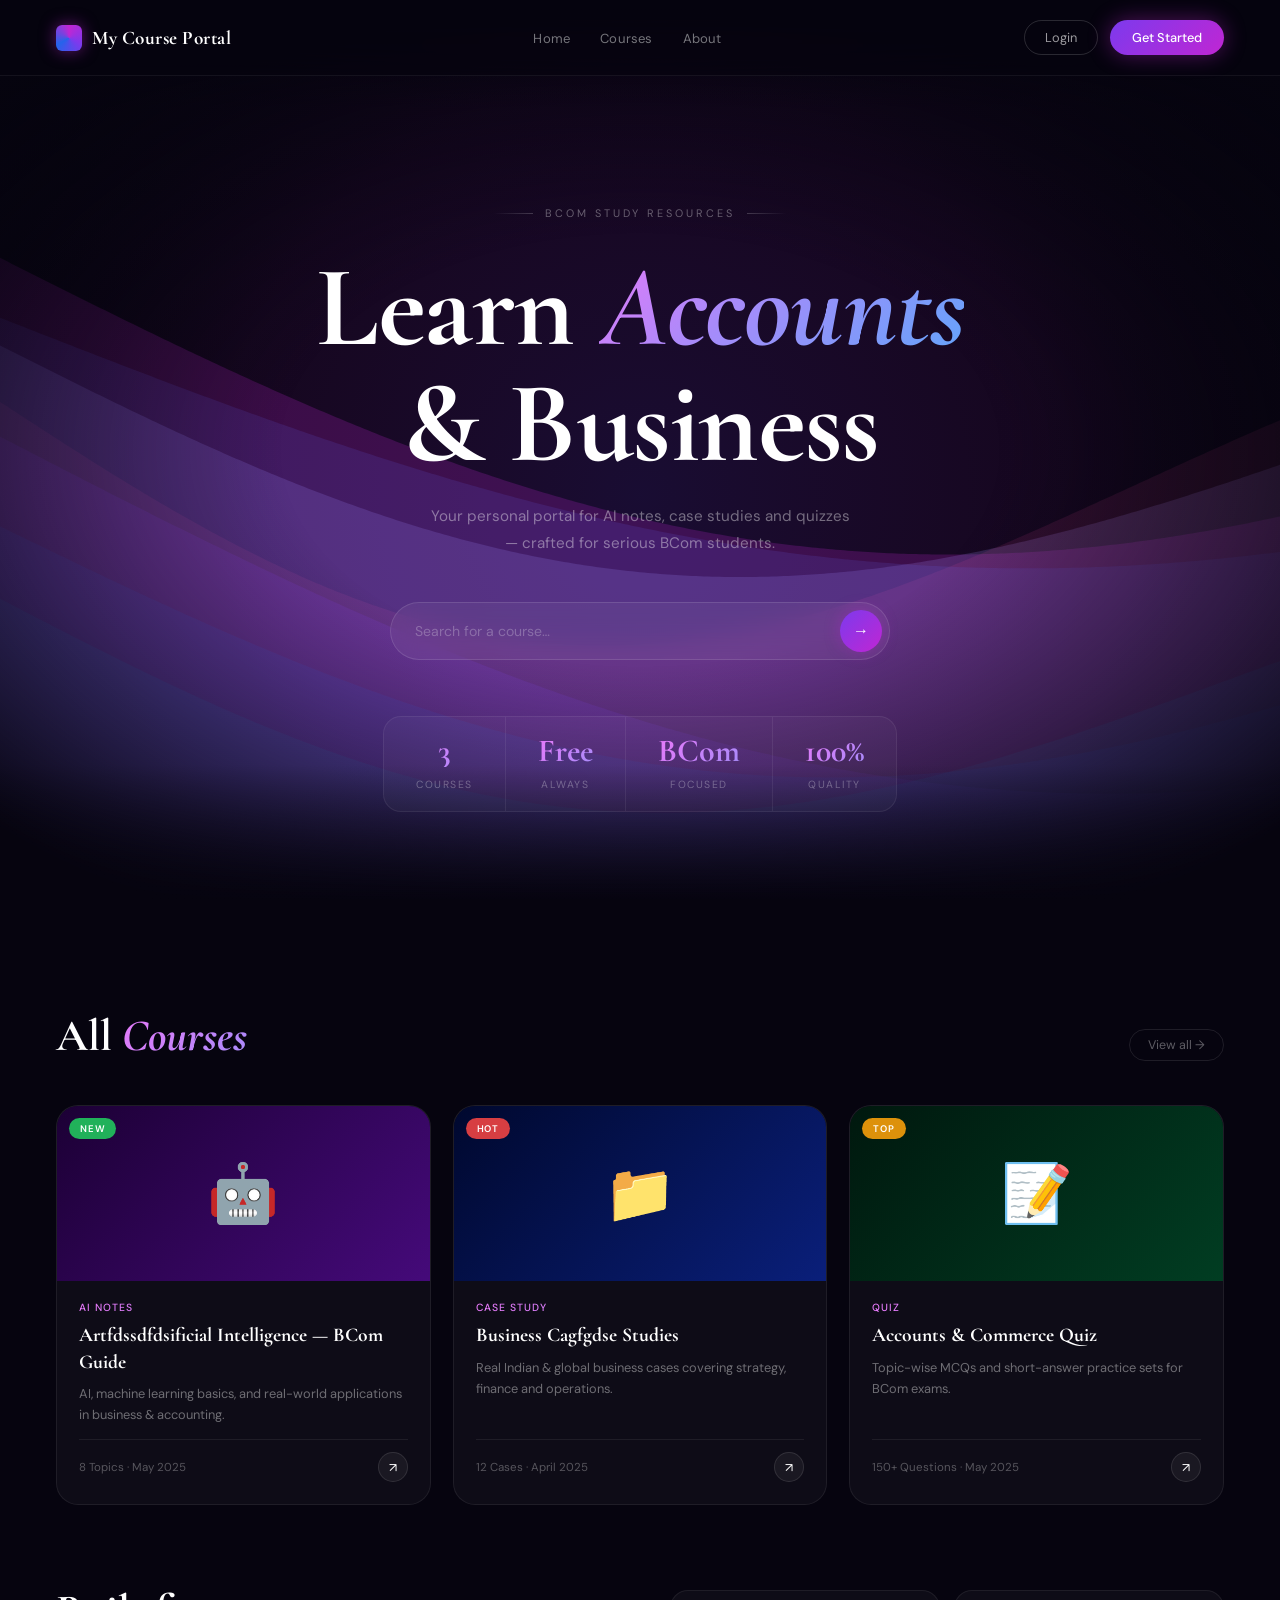
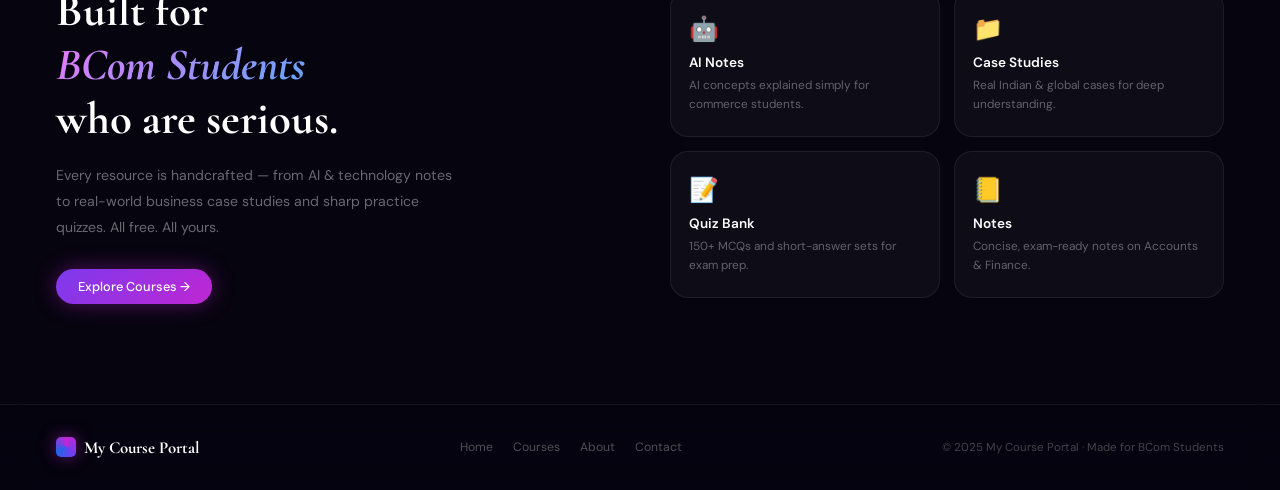
==== homepage.html @ 3c920e7e "Add files via upload" ====
<!DOCTYPE html>
<html lang="en">
<head>
<meta charset="UTF-8"/>
<meta name="viewport" content="width=device-width,initial-scale=1"/>
<title>My Course Portal</title>
<link href="https://fonts.googleapis.com/css2?family=Cormorant+Garamond:ital,wght@0,600;0,700;1,600;1,700&family=DM+Sans:wght@300;400;500&display=swap" rel="stylesheet"/>
<style>
/* ── RESET ── */
*,*::before,*::after{margin:0;padding:0;box-sizing:border-box}
html{scroll-behavior:smooth}
body{
  font-family:'DM Sans',sans-serif;
  background:#06040f;
  color:#fff;
  overflow-x:hidden;
  min-height:100vh;
}
a{text-decoration:none;color:inherit}
ul{list-style:none}

/* ── CANVAS — pinned behind everything ── */
#bg{
  position:fixed;
  inset:0;
  z-index:0;
  /* canvas fills viewport */
}

/* ── DARK VIGNETTE on top of canvas ── */
#vignette{
  position:fixed;
  inset:0;
  z-index:1;
  pointer-events:none;
  background:
    radial-gradient(ellipse 70% 60% at 50% 50%, transparent 40%, #06040f 100%),
    linear-gradient(to bottom, #06040f 0%, transparent 12%, transparent 85%, #06040f 100%);
}

/* ── ALL UI above canvas ── */
.ui{position:relative;z-index:2}

/* ══════════════════════════════════════
   NAVBAR
══════════════════════════════════════ */
nav{
  position:sticky;top:0;z-index:200;
  display:flex;align-items:center;justify-content:space-between;
  padding:20px 56px;
  background:rgba(6,4,15,0.55);
  backdrop-filter:blur(20px);
  -webkit-backdrop-filter:blur(20px);
  border-bottom:1px solid rgba(255,255,255,0.06);
}
.logo{
  display:flex;align-items:center;gap:10px;
  font-family:'Cormorant Garamond',serif;
  font-size:1.2rem;font-weight:700;letter-spacing:.5px;
}
.logo-gem{
  width:26px;height:26px;
  background:conic-gradient(from 0deg,#c026d3,#7c3aed,#2563eb,#c026d3);
  border-radius:6px;
  box-shadow:0 0 16px rgba(192,38,211,.5);
  animation:gemSpin 8s linear infinite;
}
@keyframes gemSpin{to{filter:hue-rotate(360deg)}}

.nav-mid{display:flex;gap:30px}
.nav-mid a{
  font-size:.82rem;font-weight:400;
  color:rgba(255,255,255,.45);
  transition:color .2s;letter-spacing:.2px;
}
.nav-mid a:hover{color:#fff}
.nav-right{display:flex;gap:12px;align-items:center}
.btn-ghost{
  font-size:.8rem;padding:8px 20px;border-radius:50px;
  border:1px solid rgba(255,255,255,.15);
  color:rgba(255,255,255,.6);
  transition:all .2s;
}
.btn-ghost:hover{color:#fff;border-color:rgba(255,255,255,.4)}
.btn-glow{
  font-size:.8rem;font-weight:500;
  padding:9px 22px;border-radius:50px;
  background:linear-gradient(135deg,#7c3aed,#c026d3);
  color:#fff;
  box-shadow:0 0 22px rgba(192,38,211,.4);
  transition:box-shadow .25s,transform .2s;
}
.btn-glow:hover{box-shadow:0 0 36px rgba(192,38,211,.7);transform:translateY(-1px)}

/* ══════════════════════════════════════
   HERO
══════════════════════════════════════ */
.hero{
  min-height:94vh;
  display:flex;flex-direction:column;
  align-items:center;justify-content:center;
  text-align:center;
  padding:80px 24px 60px;
}
.hero-label{
  font-size:.68rem;letter-spacing:3px;text-transform:uppercase;
  color:rgba(255,255,255,.35);
  display:flex;align-items:center;gap:12px;
  margin-bottom:30px;
  animation:fadeUp .8s .1s ease both;
}
.hero-label::before,.hero-label::after{
  content:'';width:40px;height:1px;
  background:linear-gradient(90deg,transparent,rgba(255,255,255,.2));
}
.hero-label::after{transform:scaleX(-1)}

.hero h1{
  font-family:'Cormorant Garamond',serif;
  font-size:clamp(3.5rem,9vw,7.5rem);
  font-weight:700;line-height:1;
  letter-spacing:-1.5px;
  margin-bottom:22px;
  animation:fadeUp .8s .2s ease both;
}
.hero h1 .grad{
  font-style:italic;
  background:linear-gradient(135deg,#e879f9 0%,#a78bfa 40%,#60a5fa 100%);
  -webkit-background-clip:text;
  -webkit-text-fill-color:transparent;
  background-clip:text;
}

.hero-sub{
  font-size:.95rem;
  color:rgba(255,255,255,.4);
  line-height:1.8;max-width:420px;
  margin:0 auto 44px;
  animation:fadeUp .8s .3s ease both;
}

/* Search */
.search-bar{
  display:flex;align-items:center;
  background:rgba(255,255,255,.05);
  border:1px solid rgba(255,255,255,.12);
  border-radius:50px;
  padding:7px 7px 7px 24px;
  width:min(500px,90vw);
  backdrop-filter:blur(12px);
  margin-bottom:56px;
  transition:border-color .3s,box-shadow .3s;
  animation:fadeUp .8s .4s ease both;
}
.search-bar:focus-within{
  border-color:rgba(167,139,250,.6);
  box-shadow:0 0 0 4px rgba(124,58,237,.15),0 0 40px rgba(167,139,250,.15);
}
.search-bar input{
  flex:1;background:none;border:none;outline:none;
  font-family:'DM Sans',sans-serif;
  font-size:.88rem;color:#fff;
}
.search-bar input::placeholder{color:rgba(255,255,255,.25)}
.search-go{
  width:42px;height:42px;border-radius:50%;border:none;cursor:pointer;
  background:linear-gradient(135deg,#7c3aed,#c026d3);
  color:#fff;font-size:1rem;
  display:flex;align-items:center;justify-content:center;
  box-shadow:0 0 16px rgba(192,38,211,.35);
  transition:transform .2s,box-shadow .2s;
  flex-shrink:0;
}
.search-go:hover{transform:scale(1.1);box-shadow:0 0 28px rgba(192,38,211,.6)}

/* Stats */
.stats{
  display:flex;
  background:rgba(255,255,255,.03);
  border:1px solid rgba(255,255,255,.07);
  border-radius:18px;
  overflow:hidden;
  animation:fadeUp .8s .5s ease both;
}
.stat{
  padding:18px 32px;
  border-right:1px solid rgba(255,255,255,.07);
  text-align:center;
}
.stat:last-child{border:none}
.stat b{
  display:block;
  font-family:'Cormorant Garamond',serif;
  font-size:2rem;font-weight:700;line-height:1;
  margin-bottom:5px;
  background:linear-gradient(135deg,#e879f9,#a78bfa);
  -webkit-background-clip:text;-webkit-text-fill-color:transparent;background-clip:text;
}
.stat span{font-size:.65rem;letter-spacing:1.5px;text-transform:uppercase;color:rgba(255,255,255,.3)}

/* ══════════════════════════════════════
   COURSES
══════════════════════════════════════ */
.courses{
  padding:90px 56px 80px;
  max-width:1280px;margin:0 auto;
}
.sec-head{
  display:flex;align-items:flex-end;justify-content:space-between;
  margin-bottom:44px;flex-wrap:wrap;gap:14px;
}
.sec-head h2{
  font-family:'Cormorant Garamond',serif;
  font-size:clamp(2rem,4vw,2.8rem);
  font-weight:700;line-height:1.1;
}
.sec-head h2 i{
  font-style:italic;
  background:linear-gradient(135deg,#e879f9,#a78bfa);
  -webkit-background-clip:text;-webkit-text-fill-color:transparent;background-clip:text;
}
.sec-link{
  font-size:.78rem;color:rgba(255,255,255,.35);
  border:1px solid rgba(255,255,255,.1);
  padding:7px 18px;border-radius:50px;
  transition:all .2s;
}
.sec-link:hover{color:#fff;border-color:rgba(255,255,255,.3)}

/* GRID */
.cgrid{
  display:grid;
  grid-template-columns:repeat(auto-fill,minmax(290px,1fr));
  gap:22px;
}

/* CARD */
.card{
  background:rgba(255,255,255,.035);
  border:1px solid rgba(255,255,255,.07);
  border-radius:22px;
  overflow:hidden;
  display:flex;flex-direction:column;
  text-decoration:none;color:#fff;
  cursor:pointer;
  transition:
    transform .35s cubic-bezier(.22,.68,0,1.2),
    border-color .3s,
    box-shadow .3s;
  /* stagger set inline via JS */
  opacity:0;
  animation:riseCard .6s ease forwards;
}
@keyframes riseCard{
  from{opacity:0;transform:translateY(28px)}
  to{opacity:1;transform:translateY(0)}
}
.card:hover{
  transform:translateY(-10px) scale(1.015);
  border-color:rgba(167,139,250,.4);
  box-shadow:0 24px 60px rgba(124,58,237,.2),0 0 0 1px rgba(167,139,250,.15);
}

/* Thumb */
.cthumb{
  height:175px;
  display:flex;align-items:center;justify-content:center;
  font-size:3.6rem;
  position:relative;overflow:hidden;
}
/* shimmer sweep on hover */
.cthumb::after{
  content:'';position:absolute;inset:0;
  background:linear-gradient(105deg,transparent 35%,rgba(255,255,255,.08) 50%,transparent 65%);
  transform:translateX(-100%);
  transition:transform .55s ease;
}
.card:hover .cthumb::after{transform:translateX(100%)}

.cbadge{
  position:absolute;top:12px;left:12px;
  font-size:.6rem;font-weight:600;letter-spacing:.8px;text-transform:uppercase;
  padding:4px 11px;border-radius:20px;color:#fff;
}
.bn{background:rgba(34,197,94,.9)}
.bh{background:rgba(239,68,68,.9)}
.bt{background:rgba(245,158,11,.9)}
.bf{background:rgba(124,58,237,.9)}

/* Body */
.cbody{padding:20px 22px 22px;flex:1;display:flex;flex-direction:column}
.ctag{
  font-size:.65rem;font-weight:500;letter-spacing:1px;text-transform:uppercase;
  margin-bottom:8px;
  background:linear-gradient(135deg,#e879f9,#a78bfa);
  -webkit-background-clip:text;-webkit-text-fill-color:transparent;background-clip:text;
}
.ctitle{
  font-family:'Cormorant Garamond',serif;
  font-size:1.22rem;font-weight:700;line-height:1.35;margin-bottom:8px;
}
.cdesc{
  font-size:.8rem;color:rgba(255,255,255,.4);line-height:1.65;flex:1;margin-bottom:14px;
}
.cfoot{
  display:flex;align-items:center;justify-content:space-between;
  padding-top:12px;border-top:1px solid rgba(255,255,255,.07);
}
.cmeta{font-size:.72rem;color:rgba(255,255,255,.3)}
.carrow{
  width:30px;height:30px;border-radius:50%;
  background:rgba(255,255,255,.05);
  border:1px solid rgba(255,255,255,.1);
  display:flex;align-items:center;justify-content:center;
  font-size:.8rem;
  transition:background .25s,transform .25s,border-color .25s;
}
.card:hover .carrow{
  background:linear-gradient(135deg,#7c3aed,#c026d3);
  border-color:transparent;
  transform:rotate(45deg);
}

/* ══════════════════════════════════════
   INFO SECTION
══════════════════════════════════════ */
.info{
  max-width:1280px;margin:0 auto;
  padding:0 56px 100px;
  display:flex;gap:60px;align-items:center;flex-wrap:wrap;
}
.info-left{flex:1;min-width:280px}
.info-left h2{
  font-family:'Cormorant Garamond',serif;
  font-size:clamp(2rem,3.5vw,2.8rem);
  font-weight:700;line-height:1.2;margin-bottom:16px;
}
.info-left h2 i{
  font-style:italic;
  background:linear-gradient(135deg,#e879f9,#60a5fa);
  -webkit-background-clip:text;-webkit-text-fill-color:transparent;background-clip:text;
}
.info-left p{
  font-size:.88rem;color:rgba(255,255,255,.4);
  line-height:1.85;max-width:400px;margin-bottom:28px;
}
.info-right{
  flex:1;min-width:260px;
  display:grid;grid-template-columns:1fr 1fr;gap:14px;
}
.icard{
  background:rgba(255,255,255,.035);
  border:1px solid rgba(255,255,255,.07);
  border-radius:18px;padding:22px 18px;
  transition:border-color .25s,transform .25s;
}
.icard:hover{border-color:rgba(167,139,250,.35);transform:translateY(-4px)}
.iicon{font-size:1.5rem;margin-bottom:10px}
.ititle{font-size:.85rem;font-weight:600;margin-bottom:5px}
.idesc{font-size:.74rem;color:rgba(255,255,255,.35);line-height:1.6}

/* ══════════════════════════════════════
   FOOTER
══════════════════════════════════════ */
footer{
  border-top:1px solid rgba(255,255,255,.06);
  padding:32px 56px;
  display:flex;align-items:center;justify-content:space-between;
  flex-wrap:wrap;gap:14px;
  background:rgba(6,4,15,.6);
  backdrop-filter:blur(16px);
}
.flogo{
  display:flex;align-items:center;gap:8px;
  font-family:'Cormorant Garamond',serif;
  font-size:1.05rem;font-weight:700;
}
.flogo .logo-gem{width:20px;height:20px;border-radius:5px}
.flinks{display:flex;gap:20px}
.flinks a{font-size:.76rem;color:rgba(255,255,255,.3);transition:color .2s}
.flinks a:hover{color:#fff}
.fcopy{font-size:.72rem;color:rgba(255,255,255,.25)}

/* ── Animations ── */
@keyframes fadeUp{
  from{opacity:0;transform:translateY(18px)}
  to{opacity:1;transform:translateY(0)}
}

/* ── Responsive ── */
@media(max-width:780px){
  nav{padding:16px 20px}
  .nav-mid{display:none}
  .hero{padding:70px 20px 50px}
  .stats .stat{padding:14px 20px}
  .courses,.info{padding-left:20px;padding-right:20px}
  .info{gap:40px}
  .info-right{grid-template-columns:1fr}
  footer{padding:24px 20px;flex-direction:column;align-items:flex-start}
}
</style>
</head>
<body>

<!-- CANVAS -->
<canvas id="bg"></canvas>
<div id="vignette"></div>

<div class="ui">

<!-- ── NAVBAR ── -->
<nav>
  <div class="logo">
    <div class="logo-gem"></div>
    My Course Portal
  </div>
  <ul class="nav-mid">
    <li><a href="#">Home</a></li>
    <li><a href="#courses">Courses</a></li>
    <li><a href="#about">About</a></li>
  </ul>
  <div class="nav-right">
    <a class="btn-ghost" href="#">Login</a>
    <a class="btn-glow" href="#">Get Started</a>
  </div>
</nav>

<!-- ── HERO ── -->
<section class="hero">
  <div class="hero-label">BCom Study Resources</div>
  <h1>Learn <span class="grad">Accounts</span><br/>&amp; Business</h1>
  <p class="hero-sub">Your personal portal for AI notes, case studies and quizzes — crafted for serious BCom students.</p>

  <div class="search-bar">
    <input id="sinput" type="text" placeholder="Search for a course…" onkeydown="if(event.key==='Enter')doSearch()"/>
    <button class="search-go" onclick="doSearch()">→</button>
  </div>

  <div class="stats">
    <div class="stat"><b id="cnt">0</b><span>Courses</span></div>
    <div class="stat"><b>Free</b><span>Always</span></div>
    <div class="stat"><b>BCom</b><span>Focused</span></div>
    <div class="stat"><b>100%</b><span>Quality</span></div>
  </div>
</section>

<!-- ── COURSES ── -->
<section class="courses" id="courses">
  <div class="sec-head">
    <h2>All <i>Courses</i></h2>
    <a class="sec-link" href="#">View all →</a>
  </div>
  <div class="cgrid" id="grid"></div>
</section>

<!-- ── INFO ── -->
<section class="info" id="about">
  <div class="info-left">
    <h2>Built for<br/><i>BCom Students</i><br/>who are serious.</h2>
    <p>Every resource is handcrafted — from AI & technology notes to real-world business case studies and sharp practice quizzes. All free. All yours.</p>
    <a class="btn-glow" href="#courses" style="display:inline-block">Explore Courses →</a>
  </div>
  <div class="info-right">
    <div class="icard"><div class="iicon">🤖</div><div class="ititle">AI Notes</div><div class="idesc">AI concepts explained simply for commerce students.</div></div>
    <div class="icard"><div class="iicon">📁</div><div class="ititle">Case Studies</div><div class="idesc">Real Indian & global cases for deep understanding.</div></div>
    <div class="icard"><div class="iicon">📝</div><div class="ititle">Quiz Bank</div><div class="idesc">150+ MCQs and short-answer sets for exam prep.</div></div>
    <div class="icard"><div class="iicon">📒</div><div class="ititle">Notes</div><div class="idesc">Concise, exam-ready notes on Accounts & Finance.</div></div>
  </div>
</section>

<!-- ── FOOTER ── -->
<footer>
  <div class="flogo"><div class="logo-gem"></div> My Course Portal</div>
  <div class="flinks">
    <a href="#">Home</a><a href="#courses">Courses</a><a href="#about">About</a><a href="#">Contact</a>
  </div>
  <div class="fcopy">© 2025 My Course Portal · Made for BCom Students</div>
</footer>

</div><!-- end .ui -->



</body>
<script src="main.js"></script>
</html>
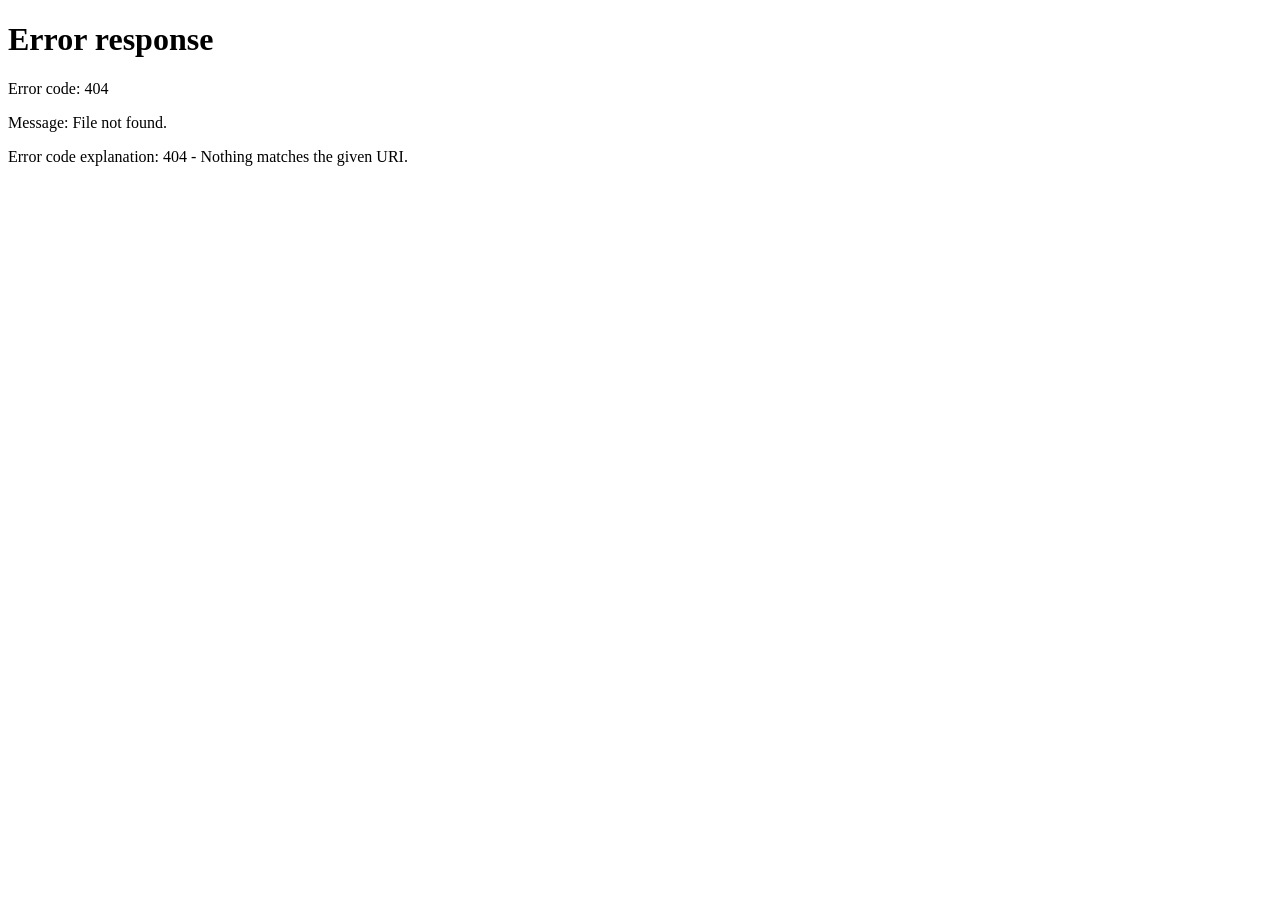
==== commit 3cc688cf: "Add files via upload" ====
--- a/homepage.html
+++ b/homepage.html
@@ -1,3 +1,10 @@
+<script>
+if (!document.cookie.includes("loggedIn=true")) {
+  window.location.href = "/login/files/index.html"; // Adjust path as needed
+}
+</script>
+
+
 <!DOCTYPE html>
 <html lang="en">
 <head>
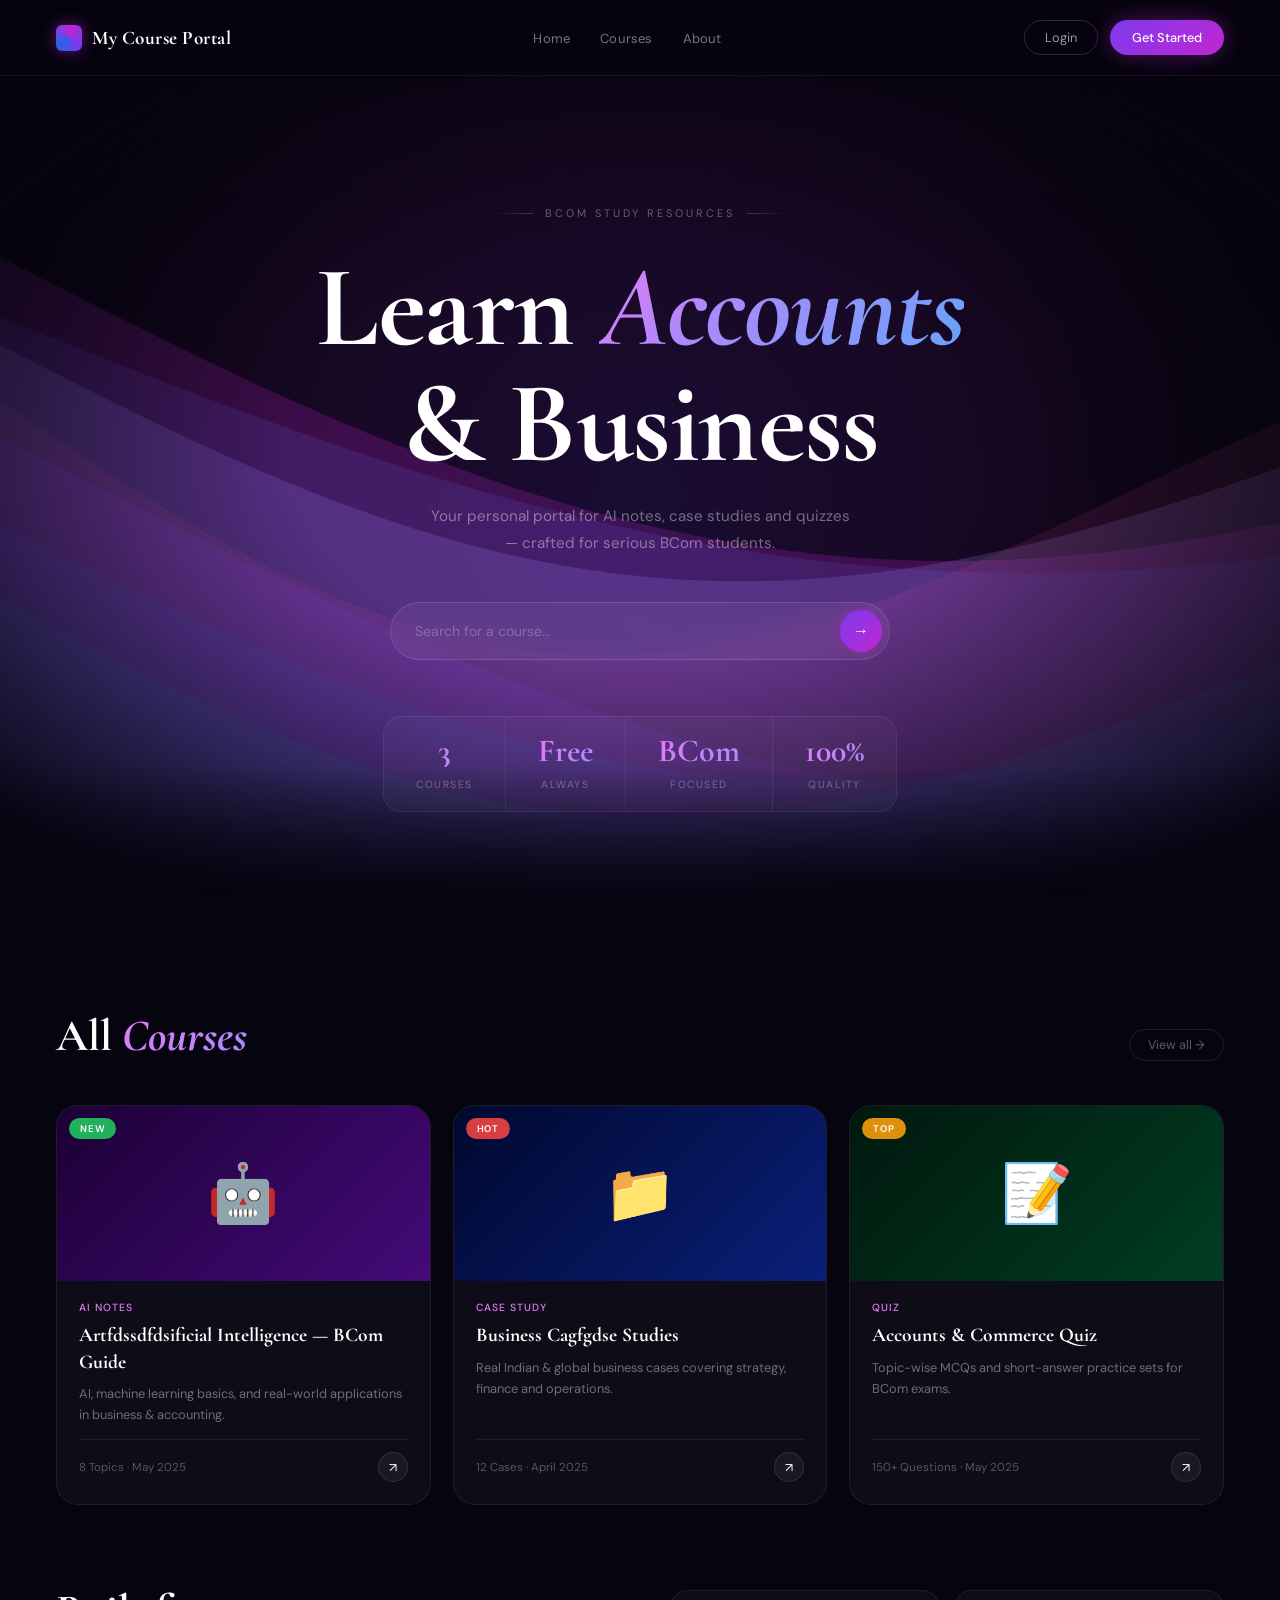
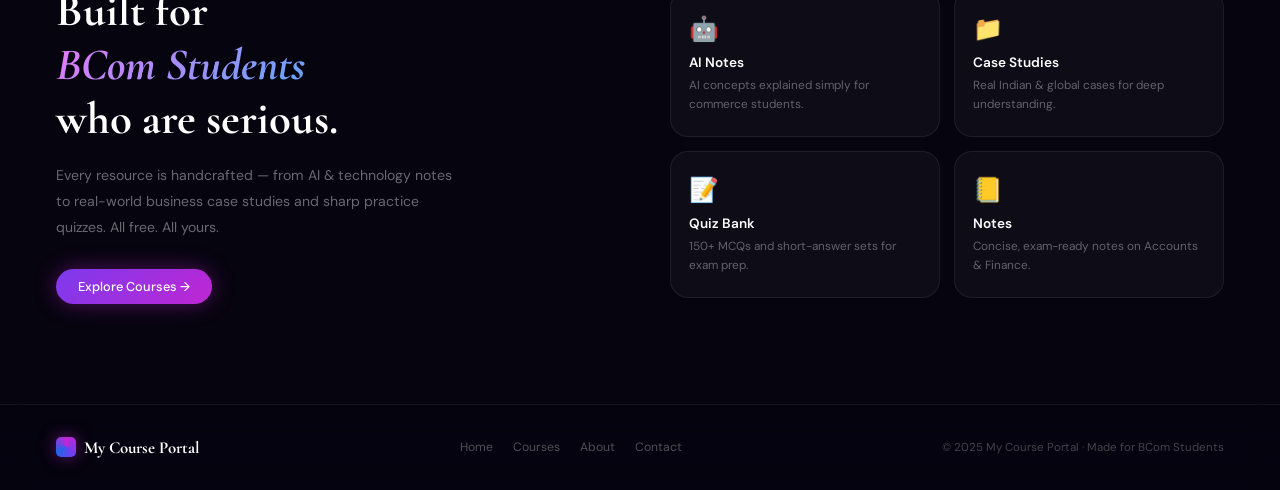
==== commit 3e4477b7: "Update homepage.html" ====
--- a/homepage.html
+++ b/homepage.html
@@ -1,8 +1,3 @@
-<script>
-if (!document.cookie.includes("loggedIn=true")) {
-  window.location.href = "/login/files/index.html"; // Adjust path as needed
-}
-</script>
 
 
 <!DOCTYPE html>
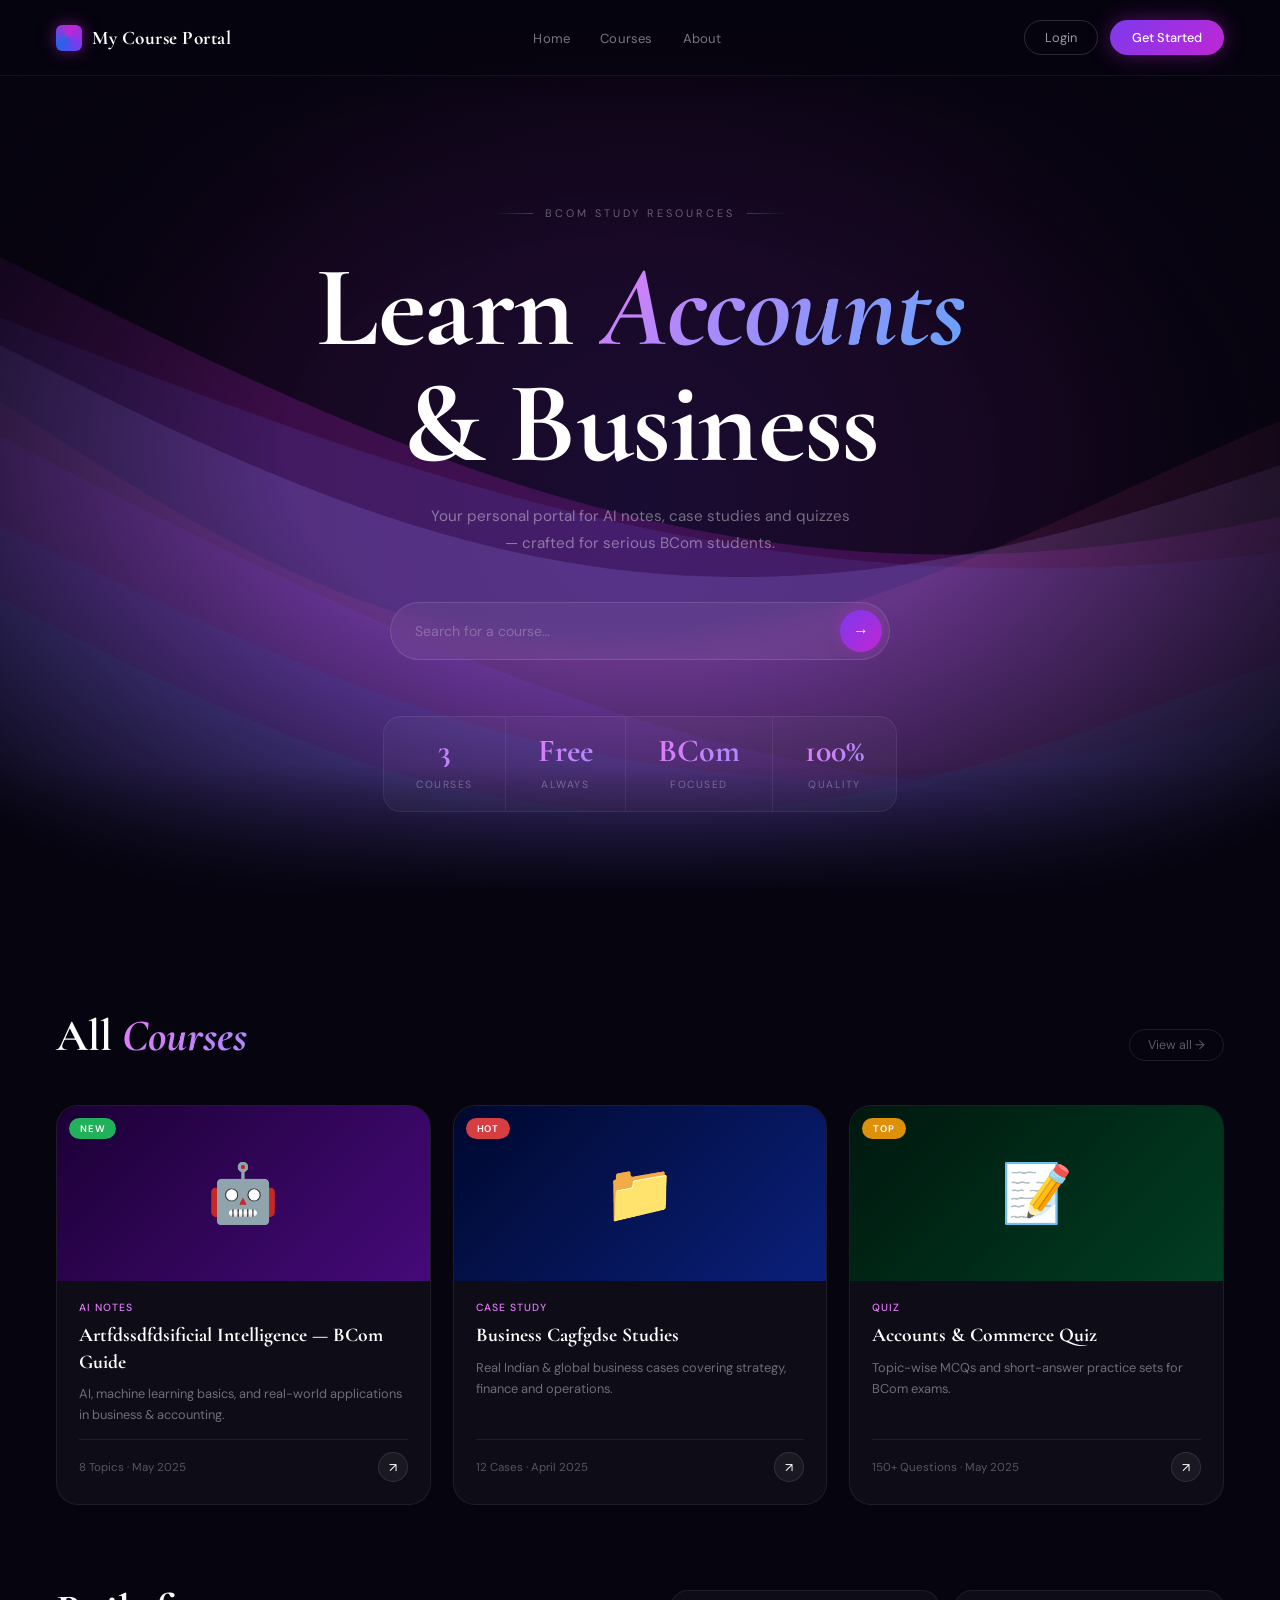
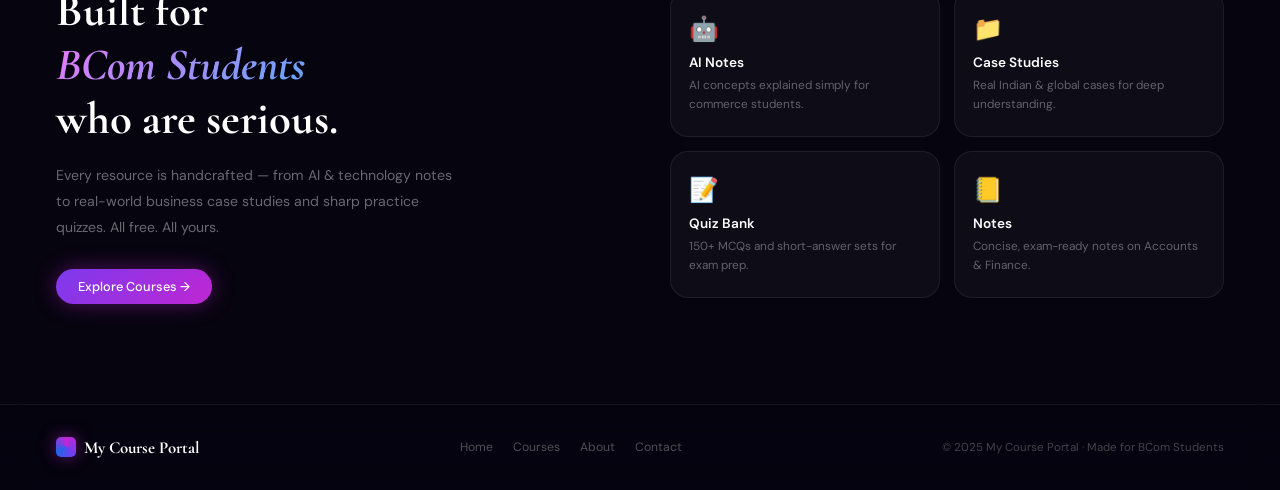
==== commit 73f1bf22: "Add files via upload" ====
--- a/homepage.html
+++ b/homepage.html
@@ -1,5 +1,3 @@
-
-
 <!DOCTYPE html>
 <html lang="en">
 <head>
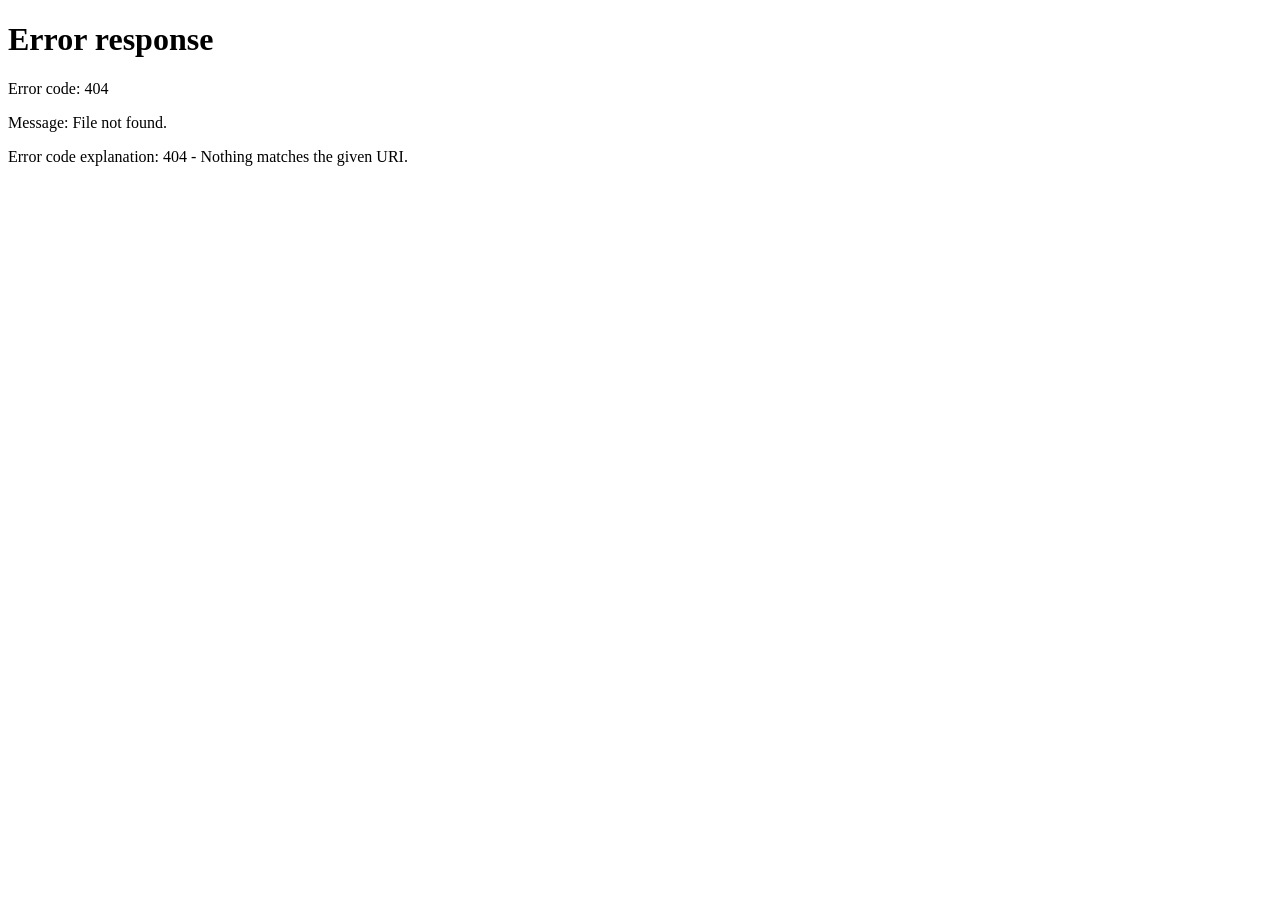
==== commit 024fc0d4: "Update homepage.html" ====
--- a/homepage.html
+++ b/homepage.html
@@ -1,3 +1,8 @@
+<script>
+if (!document.cookie.includes("loggedIn=true")) {
+  window.location.href = "/login/files/index.html"; // Adjust path as needed
+}
+</script>
 <!DOCTYPE html>
 <html lang="en">
 <head>
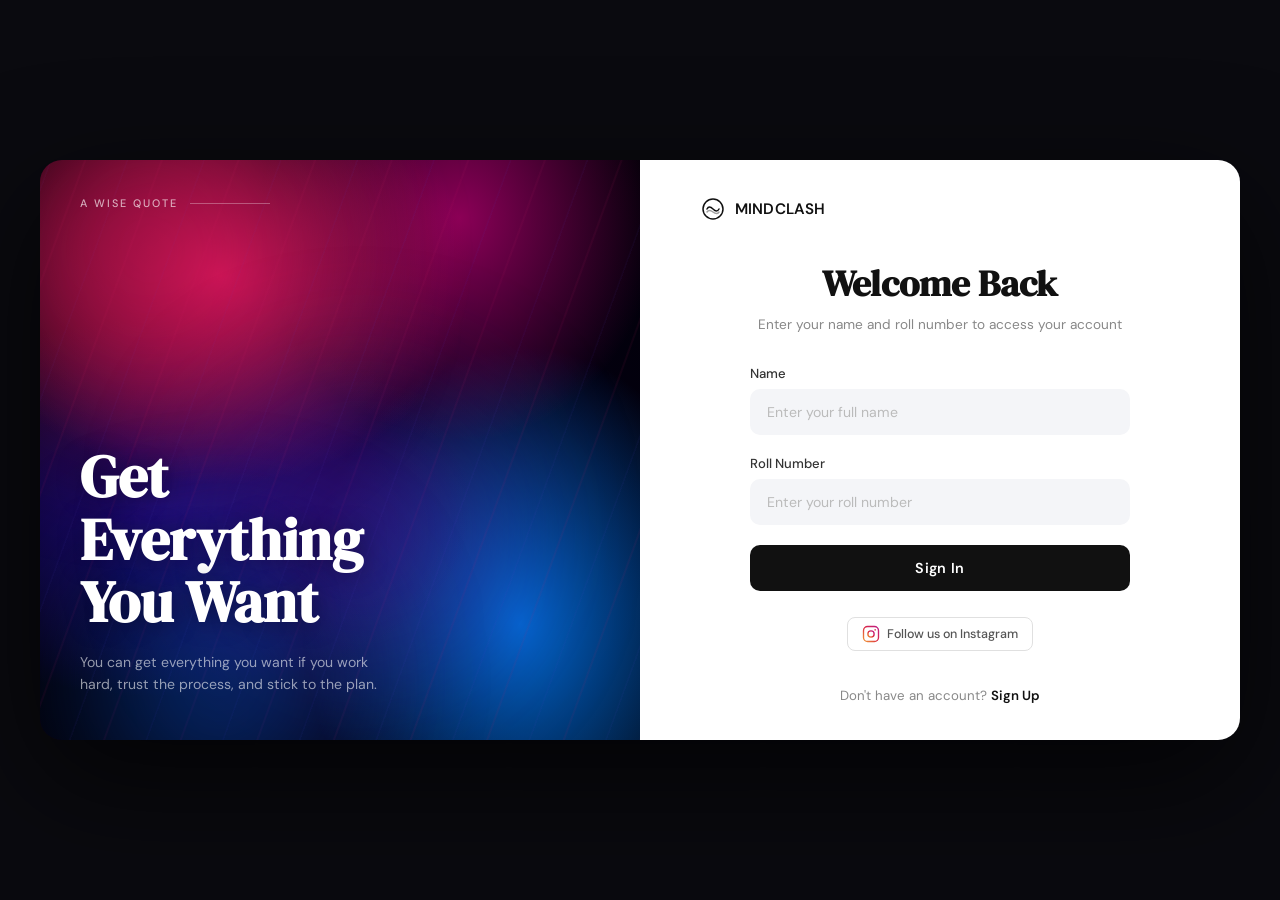
==== commit 5c2a4d59: "Update homepage.html" ====
--- a/homepage.html
+++ b/homepage.html
@@ -1,6 +1,6 @@
 <script>
 if (!document.cookie.includes("loggedIn=true")) {
-  window.location.href = "/login/files/index.html"; // Adjust path as needed
+  window.location.href = "index.html"; // Adjust path as needed
 }
 </script>
 <!DOCTYPE html>
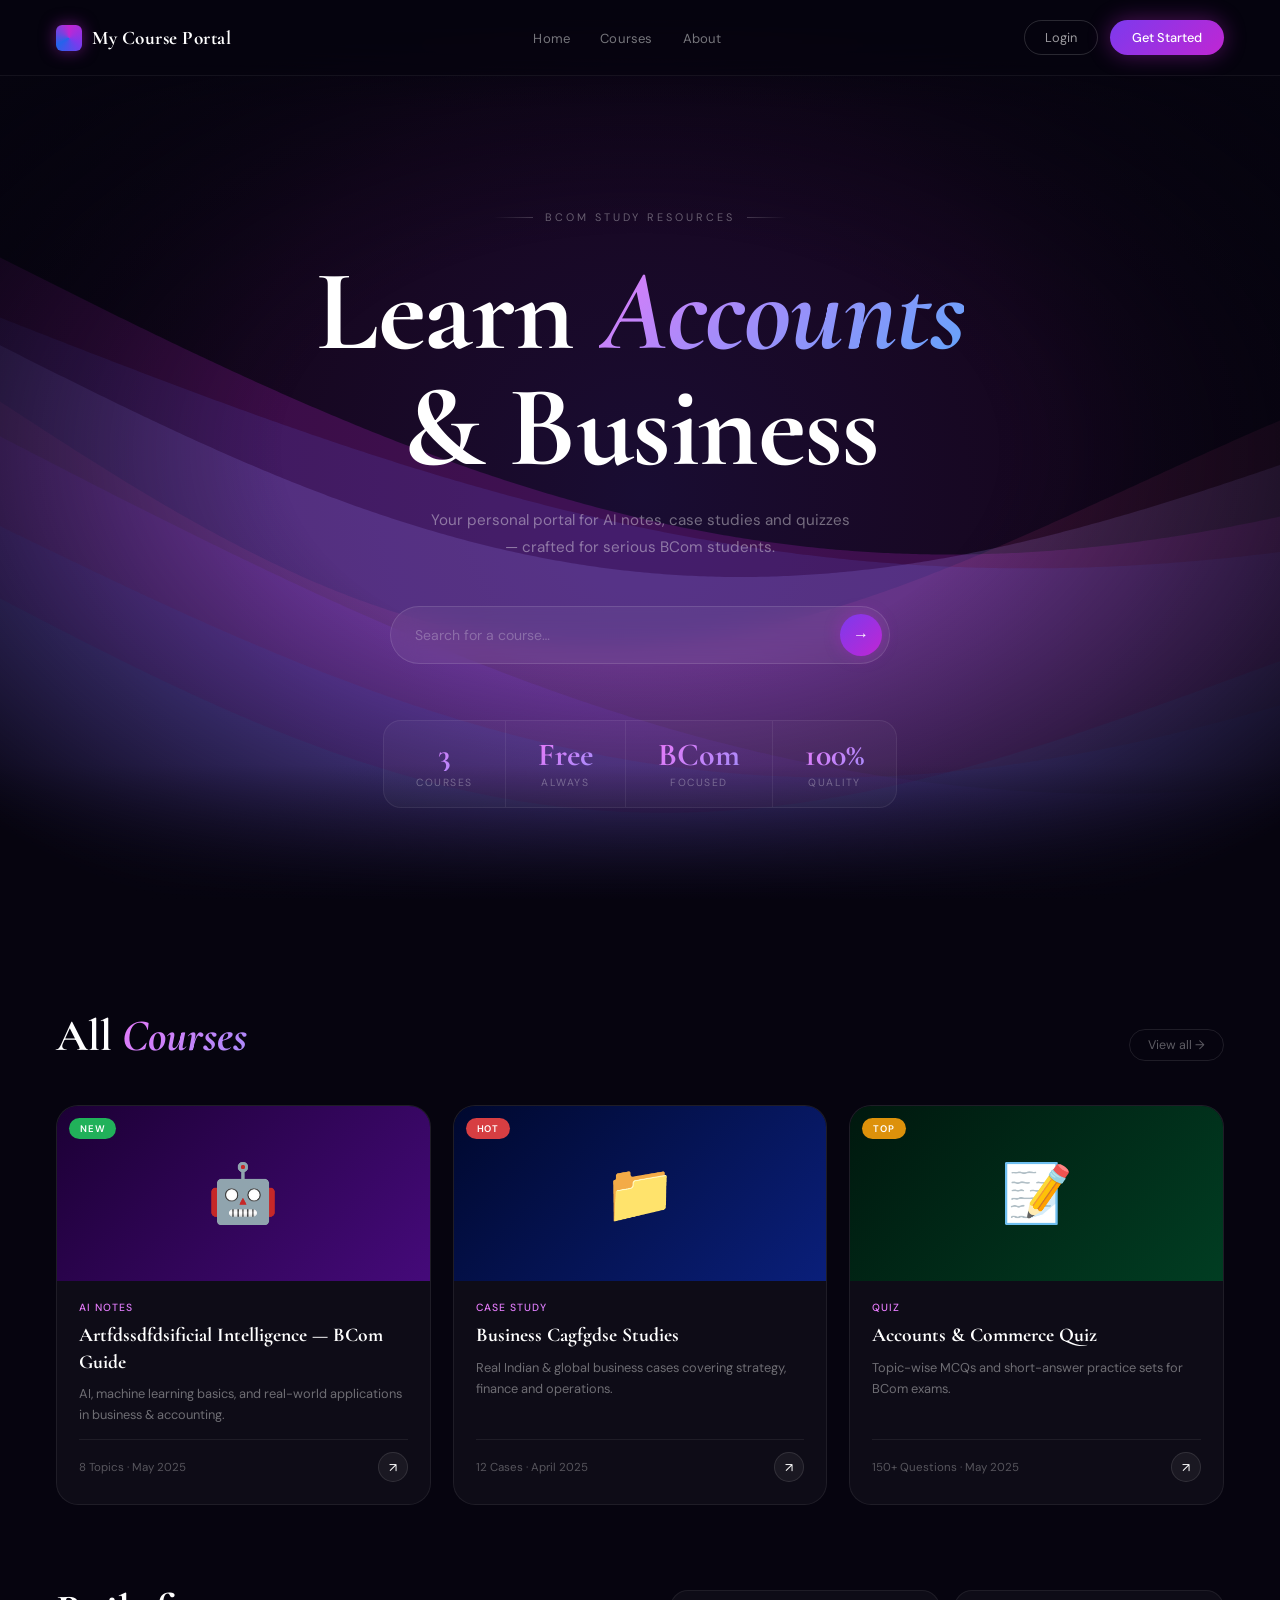
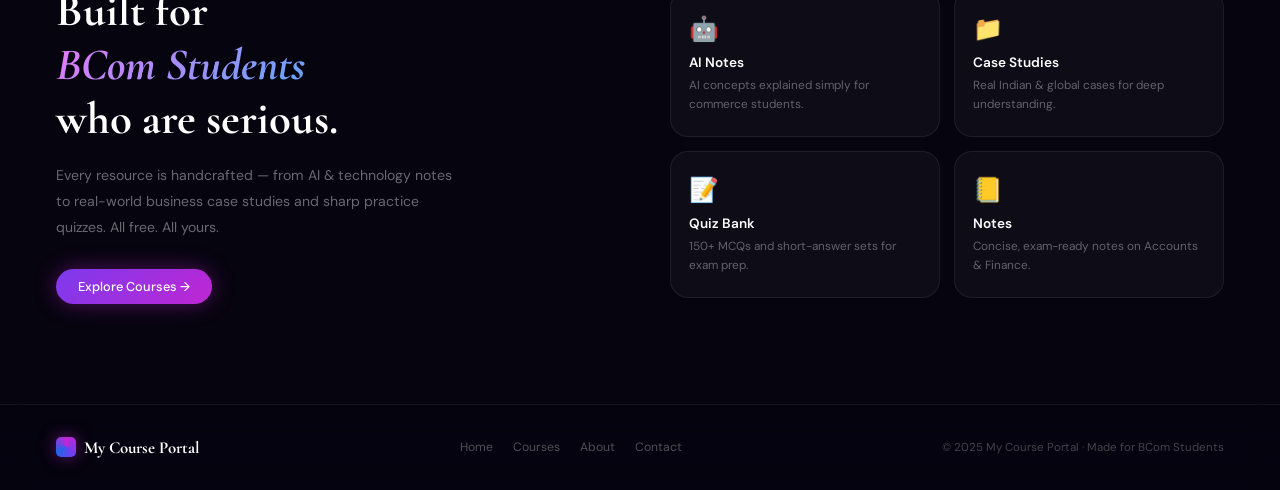
==== commit bbc2d08f: "Update homepage.html" ====
--- a/homepage.html
+++ b/homepage.html
@@ -1,7 +1,4 @@
-<script>
-if (!document.cookie.includes("loggedIn=true")) {
-  window.location.href = "index.html"; // Adjust path as needed
-}
+
 </script>
 <!DOCTYPE html>
 <html lang="en">
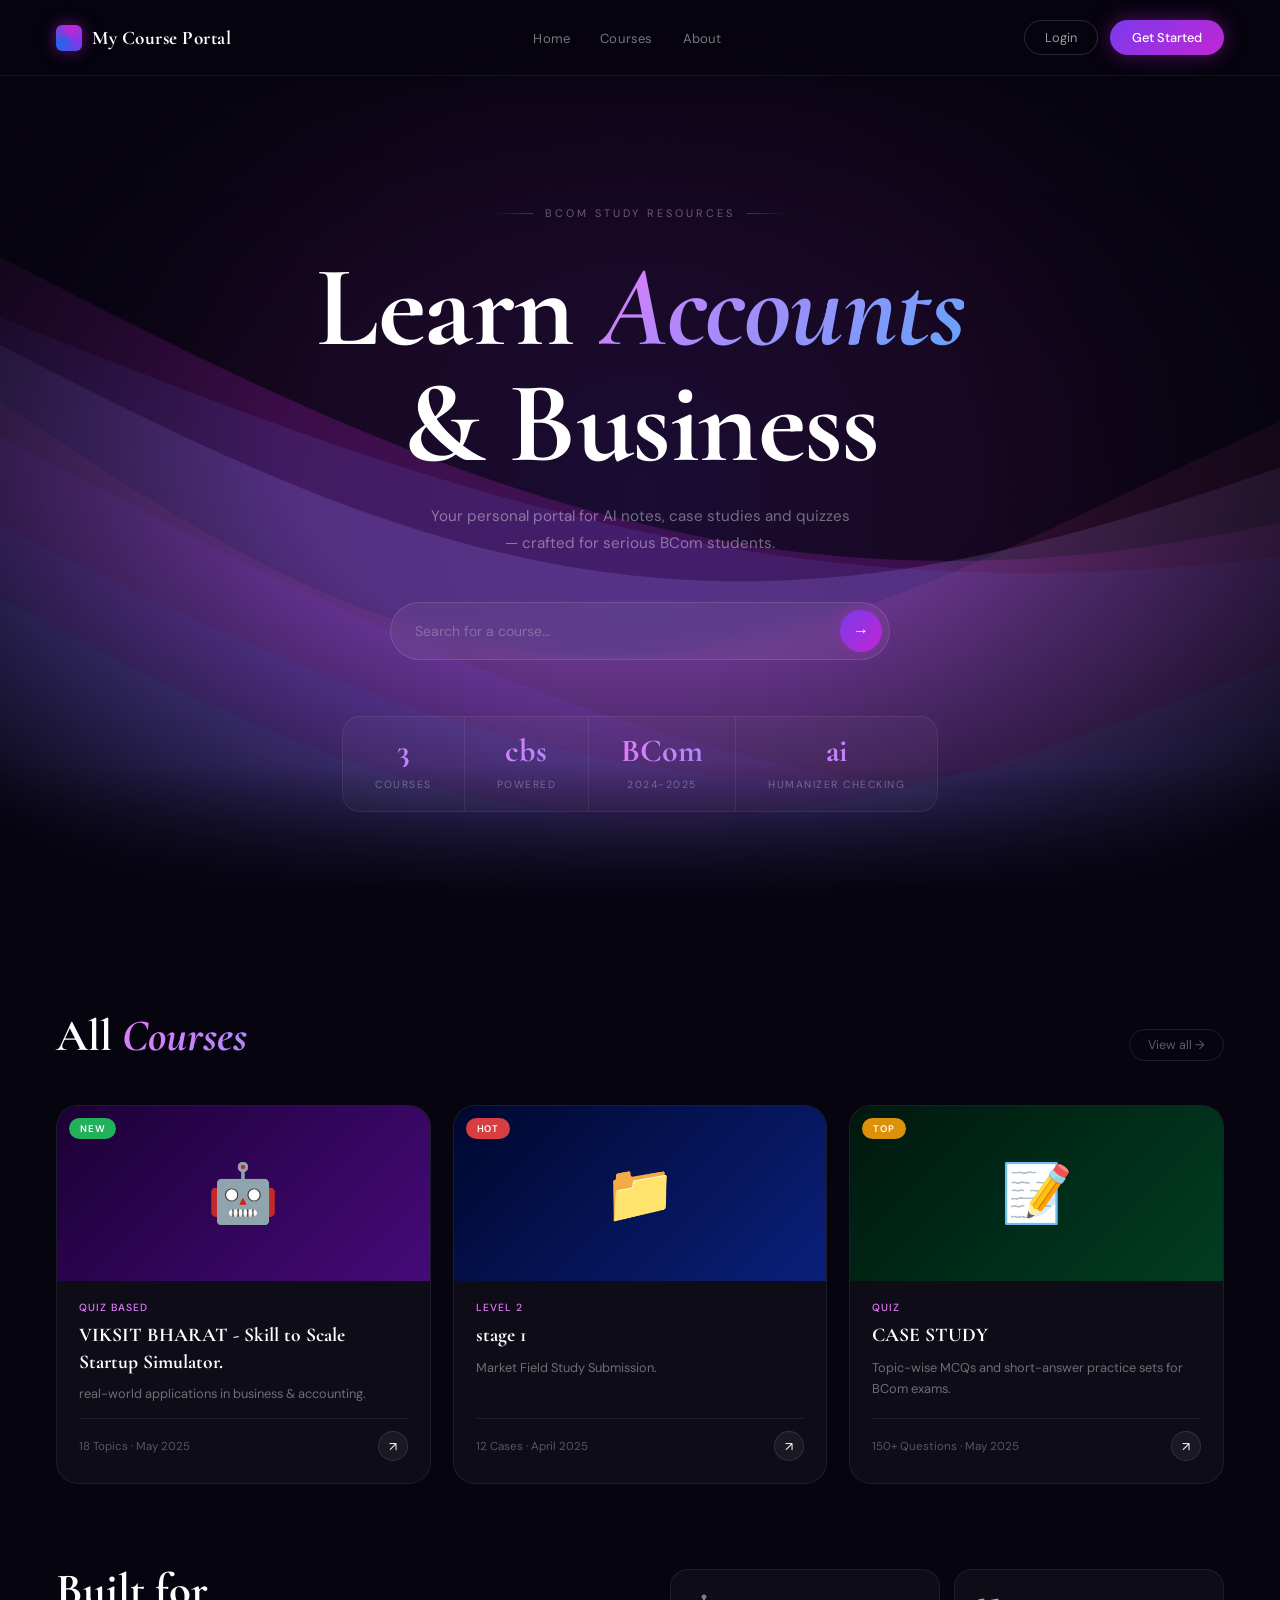
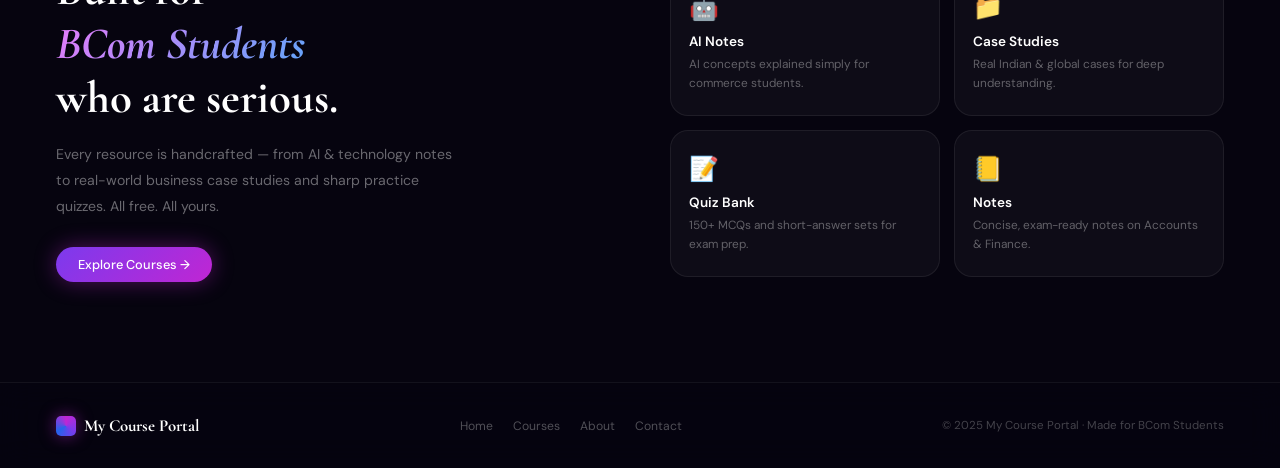
==== commit ede3bdec: "Add files via upload" ====
--- a/homepage.html
+++ b/homepage.html
@@ -1,5 +1,3 @@
-
-</script>
 <!DOCTYPE html>
 <html lang="en">
 <head>
@@ -440,9 +438,9 @@
 
   <div class="stats">
     <div class="stat"><b id="cnt">0</b><span>Courses</span></div>
-    <div class="stat"><b>Free</b><span>Always</span></div>
-    <div class="stat"><b>BCom</b><span>Focused</span></div>
-    <div class="stat"><b>100%</b><span>Quality</span></div>
+    <div class="stat"><b>cbs</b><span>Powered</span></div>
+    <div class="stat"><b>BCom</b><span>2024-2025</span></div>
+    <div class="stat"><b>ai</b><span>Humanizer checking</span></div>
   </div>
 </section>
 
